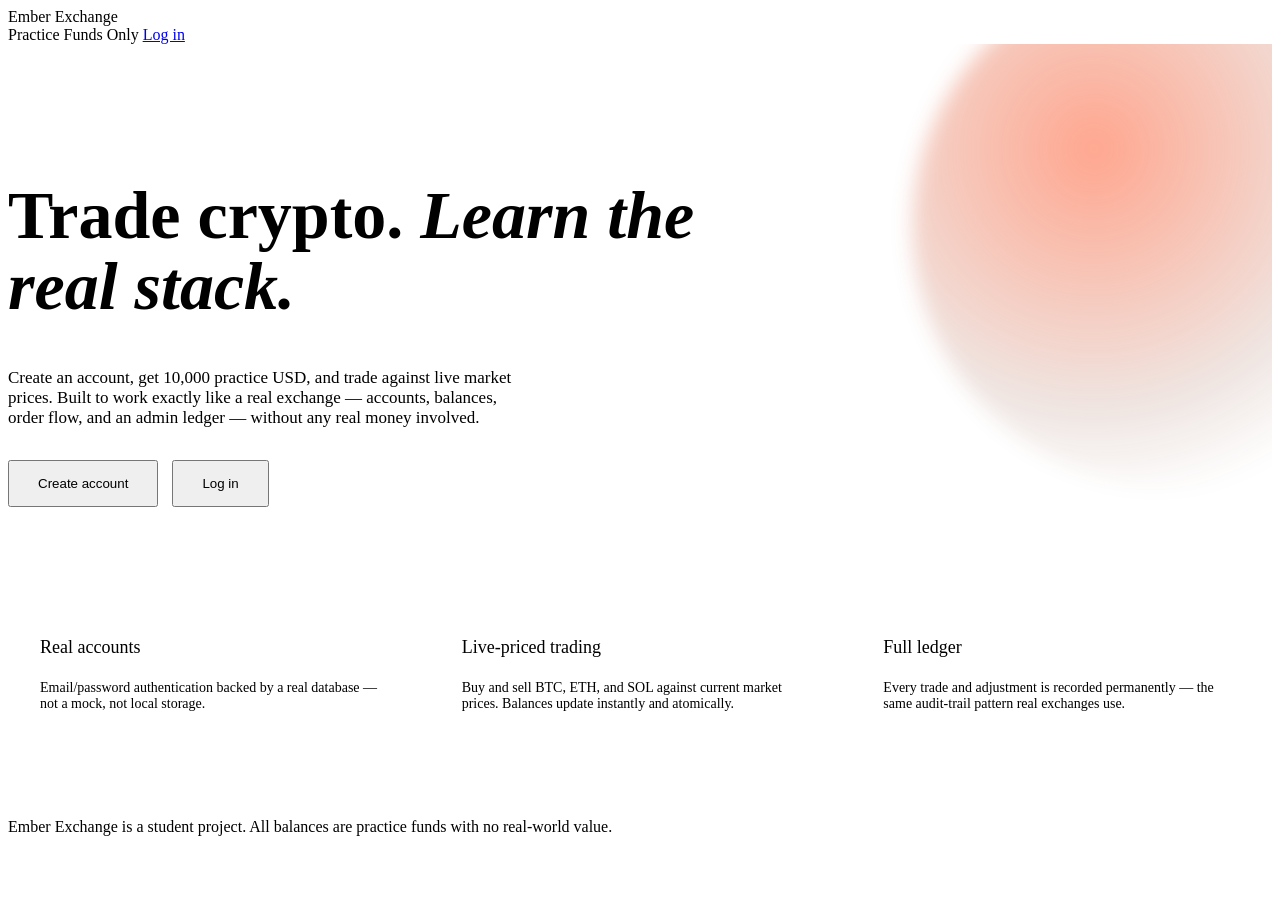
==== index.html @ 0cc8389d "Add files via upload" ====
<!DOCTYPE html>
<html lang="en">
<head>
<meta charset="UTF-8">
<meta name="viewport" content="width=device-width, initial-scale=1.0">
<title>Ember Exchange — Practice Crypto Trading</title>
<link rel="preconnect" href="https://fonts.googleapis.com">
<link href="https://fonts.googleapis.com/css2?family=Fraunces:opsz,wght@9..144,400;9..144,500;9..144,600;9..144,700&family=Inter:wght@400;500;600&family=IBM+Plex+Mono:wght@400;500&display=swap" rel="stylesheet">
<link rel="stylesheet" href="assets/style.css">
<style>
  .hero{padding:90px 0 60px; position:relative; overflow:hidden;}
  .ember-orb{
    position:absolute; width:520px; height:520px; border-radius:50%; top:-10%; right:-160px;
    background:radial-gradient(circle at 35% 35%, rgba(255,78,31,0.5), rgba(122,46,18,0.12) 55%, transparent 75%);
    filter:blur(10px); pointer-events:none;
  }
  .hero h1{font-size:clamp(38px,6vw,68px); line-height:1.05; max-width:760px; position:relative;}
  .hero h1 em{font-style:italic; color:var(--ember);}
  .hero p{font-size:17px; color:var(--ash2); max-width:520px; margin-top:22px; position:relative;}
  .hero-cta{display:flex; gap:14px; margin-top:32px; position:relative;}
  .hero-cta a{flex:0 0 auto;}
  .feature-grid{display:grid; grid-template-columns:repeat(3,1fr); gap:1px; background:var(--line); border:1px solid var(--line); margin-top:80px;}
  .feature{background:var(--bg); padding:32px;}
  .feature h3{font-size:18px; margin-bottom:10px; font-weight:500;}
  .feature p{color:var(--ash2); font-size:14px;}
</style>
</head>
<body>

<nav>
  <div class="brand"><span class="dot"></span>Ember Exchange</div>
  <div class="nav-right">
    <span class="practice-badge"><span class="dot"></span>Practice Funds Only</span>
    <a class="nav-link" href="login.html">Log in</a>
  </div>
</nav>

<div class="wrap hero">
  <div class="ember-orb"></div>
  <h1>Trade crypto. <em>Learn the real stack.</em></h1>
  <p>Create an account, get 10,000 practice USD, and trade against live market prices. Built to work exactly like a real exchange — accounts, balances, order flow, and an admin ledger — without any real money involved.</p>
  <div class="hero-cta">
    <a href="signup.html"><button class="btn-primary" style="width:auto; padding:14px 28px;">Create account</button></a>
    <a href="login.html"><button class="btn-secondary" style="width:auto; padding:14px 28px;">Log in</button></a>
  </div>

  <div class="feature-grid">
    <div class="feature">
      <h3>Real accounts</h3>
      <p>Email/password authentication backed by a real database — not a mock, not local storage.</p>
    </div>
    <div class="feature">
      <h3>Live-priced trading</h3>
      <p>Buy and sell BTC, ETH, and SOL against current market prices. Balances update instantly and atomically.</p>
    </div>
    <div class="feature">
      <h3>Full ledger</h3>
      <p>Every trade and adjustment is recorded permanently — the same audit-trail pattern real exchanges use.</p>
    </div>
  </div>
</div>

<footer>
  <div class="wrap">Ember Exchange is a student project. All balances are practice funds with no real-world value.</div>
</footer>

</body>
</html>
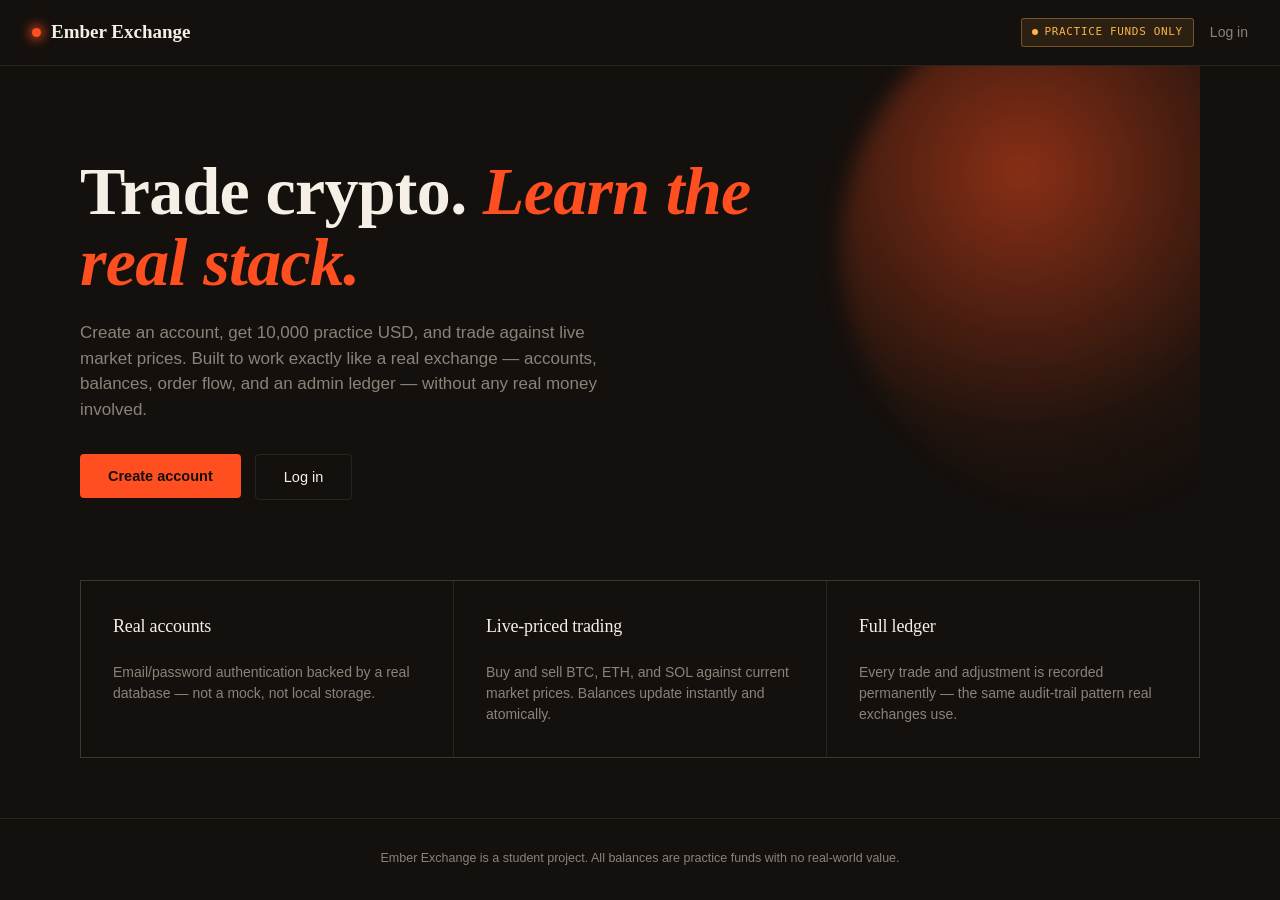
==== commit 43c52350: "Add files via upload" ====
--- a/index.html
+++ b/index.html
@@ -6,7 +6,7 @@
 <title>Ember Exchange — Practice Crypto Trading</title>
 <link rel="preconnect" href="https://fonts.googleapis.com">
 <link href="https://fonts.googleapis.com/css2?family=Fraunces:opsz,wght@9..144,400;9..144,500;9..144,600;9..144,700&family=Inter:wght@400;500;600&family=IBM+Plex+Mono:wght@400;500&display=swap" rel="stylesheet">
-<link rel="stylesheet" href="assets/style.css">
+<link rel="stylesheet" href="style.css">
 <style>
   .hero{padding:90px 0 60px; position:relative; overflow:hidden;}
   .ember-orb{
--- a/style.css
+++ b/style.css
@@ -0,0 +1,121 @@
+:root{
+  --bg: #14100D;
+  --bg-raised: #1C1712;
+  --bg-card: #201A15;
+  --ember: #FF4E1F;
+  --ember-dim: #7A2E12;
+  --gold: #FFB347;
+  --ash2: #8A8378;
+  --paper: #F5EFE6;
+  --line: rgba(245,239,230,0.09);
+  --green: #6FCF8E;
+  --red: #E5654A;
+}
+*{margin:0;padding:0;box-sizing:border-box;}
+body{
+  background:var(--bg); color:var(--paper);
+  font-family:'Inter',sans-serif; line-height:1.5; min-height:100vh;
+}
+h1,h2,h3{font-family:'Fraunces',serif; font-weight:600; letter-spacing:-0.01em;}
+.mono{font-family:'IBM Plex Mono',monospace;}
+a{color:inherit; text-decoration:none;}
+
+/* Practice badge — honest label, styled like a normal platform mode-indicator */
+.practice-badge{
+  display:inline-flex; align-items:center; gap:6px;
+  font-family:'IBM Plex Mono',monospace; font-size:11px; letter-spacing:0.06em; text-transform:uppercase;
+  color:var(--gold); background:rgba(255,179,71,0.1); border:1px solid rgba(255,179,71,0.35);
+  padding:5px 10px; border-radius:3px;
+}
+.practice-badge .dot{width:6px;height:6px;border-radius:50%;background:var(--gold);}
+
+nav{
+  display:flex; align-items:center; justify-content:space-between;
+  padding:18px 32px; border-bottom:1px solid var(--line);
+}
+.brand{display:flex; align-items:center; gap:10px; font-family:'Fraunces',serif; font-weight:600; font-size:19px;}
+.brand .dot{width:9px;height:9px;border-radius:50%;background:var(--ember); box-shadow:0 0 12px 2px var(--ember);}
+.nav-right{display:flex; align-items:center; gap:16px;}
+.nav-link{font-size:14px; color:var(--ash2);}
+.nav-link:hover{color:var(--paper);}
+
+.wrap{max-width:1120px; margin:0 auto; padding:0 32px;}
+.page{padding:40px 0 80px;}
+
+/* Cards */
+.card{
+  background:var(--bg-card); border:1px solid var(--line); border-radius:6px; padding:28px;
+}
+.card + .card{margin-top:20px;}
+.grid-2{display:grid; grid-template-columns:1.3fr 1fr; gap:20px;}
+.grid-3{display:grid; grid-template-columns:repeat(3,1fr); gap:20px;}
+
+/* Forms */
+.field{margin-bottom:18px;}
+.field label{display:block; font-size:13px; color:var(--ash2); margin-bottom:7px;}
+.field input, .field select{
+  width:100%; background:var(--bg-raised); border:1px solid var(--line); color:var(--paper);
+  padding:12px 14px; border-radius:4px; font-size:14.5px; font-family:'Inter',sans-serif;
+}
+.field input:focus, .field select:focus{outline:none; border-color:var(--ember);}
+
+.btn-primary{
+  background:var(--ember); color:#14100D; font-weight:600; font-size:14.5px;
+  padding:13px 24px; border-radius:4px; border:none; cursor:pointer; width:100%;
+  transition:transform .15s;
+}
+.btn-primary:hover{transform:translateY(-1px);}
+.btn-primary:disabled{opacity:0.5; cursor:not-allowed; transform:none;}
+.btn-secondary{
+  padding:13px 24px; border-radius:4px; border:1px solid var(--line); font-size:14.5px;
+  background:transparent; color:var(--paper); cursor:pointer; width:100%;
+}
+.btn-sell{background:var(--red); color:#14100D;}
+.btn-buy{background:var(--green); color:#14100D;}
+
+.tabs{display:flex; gap:8px; margin-bottom:20px;}
+.tab{
+  padding:9px 16px; border-radius:4px; font-size:13.5px; cursor:pointer;
+  border:1px solid var(--line); color:var(--ash2);
+}
+.tab.active{border-color:var(--ember); color:var(--ember);}
+
+.msg{font-size:13.5px; padding:10px 12px; border-radius:4px; margin-bottom:16px;}
+.msg.error{background:rgba(229,101,74,0.12); color:var(--red); border:1px solid rgba(229,101,74,0.3);}
+.msg.success{background:rgba(111,207,142,0.12); color:var(--green); border:1px solid rgba(111,207,142,0.3);}
+
+/* Auth pages */
+.auth-wrap{
+  max-width:400px; margin:80px auto; padding:0 24px;
+}
+.auth-wrap h1{font-size:28px; margin-bottom:8px;}
+.auth-wrap p.sub{color:var(--ash2); font-size:14.5px; margin-bottom:32px;}
+.auth-switch{text-align:center; margin-top:20px; font-size:14px; color:var(--ash2);}
+.auth-switch a{color:var(--ember);}
+
+/* Dashboard */
+.stat-label{font-size:12px; text-transform:uppercase; letter-spacing:0.08em; color:var(--ash2); margin-bottom:8px;}
+.stat-value{font-family:'IBM Plex Mono',monospace; font-size:28px;}
+.stat-sub{font-size:13px; color:var(--ash2); margin-top:6px;}
+
+table{width:100%; border-collapse:collapse; font-size:14px;}
+th{text-align:left; font-size:11.5px; text-transform:uppercase; letter-spacing:0.06em; color:var(--ash2); padding:10px 12px; border-bottom:1px solid var(--line);}
+td{padding:12px; border-bottom:1px solid var(--line);}
+tr:last-child td{border-bottom:none;}
+.badge{font-size:11px; padding:3px 8px; border-radius:3px; text-transform:uppercase;}
+.badge.buy, .badge.admin_credit, .badge.signup_bonus{background:rgba(111,207,142,0.15); color:var(--green);}
+.badge.sell, .badge.admin_debit{background:rgba(229,101,74,0.15); color:var(--red);}
+
+.holding-row{display:flex; justify-content:space-between; align-items:center; padding:14px 0; border-bottom:1px solid var(--line);}
+.holding-row:last-child{border-bottom:none;}
+.holding-left{display:flex; align-items:center; gap:12px;}
+.asset-icon{
+  width:34px; height:34px; border-radius:50%; display:flex; align-items:center; justify-content:center;
+  font-family:'IBM Plex Mono',monospace; font-size:12px; font-weight:600; background:var(--bg-raised); border:1px solid var(--line);
+}
+
+footer{padding:30px 0; border-top:1px solid var(--line); color:var(--ash2); font-size:12.5px; text-align:center;}
+
+@media(max-width:760px){
+  .grid-2, .grid-3{grid-template-columns:1fr;}
+}
